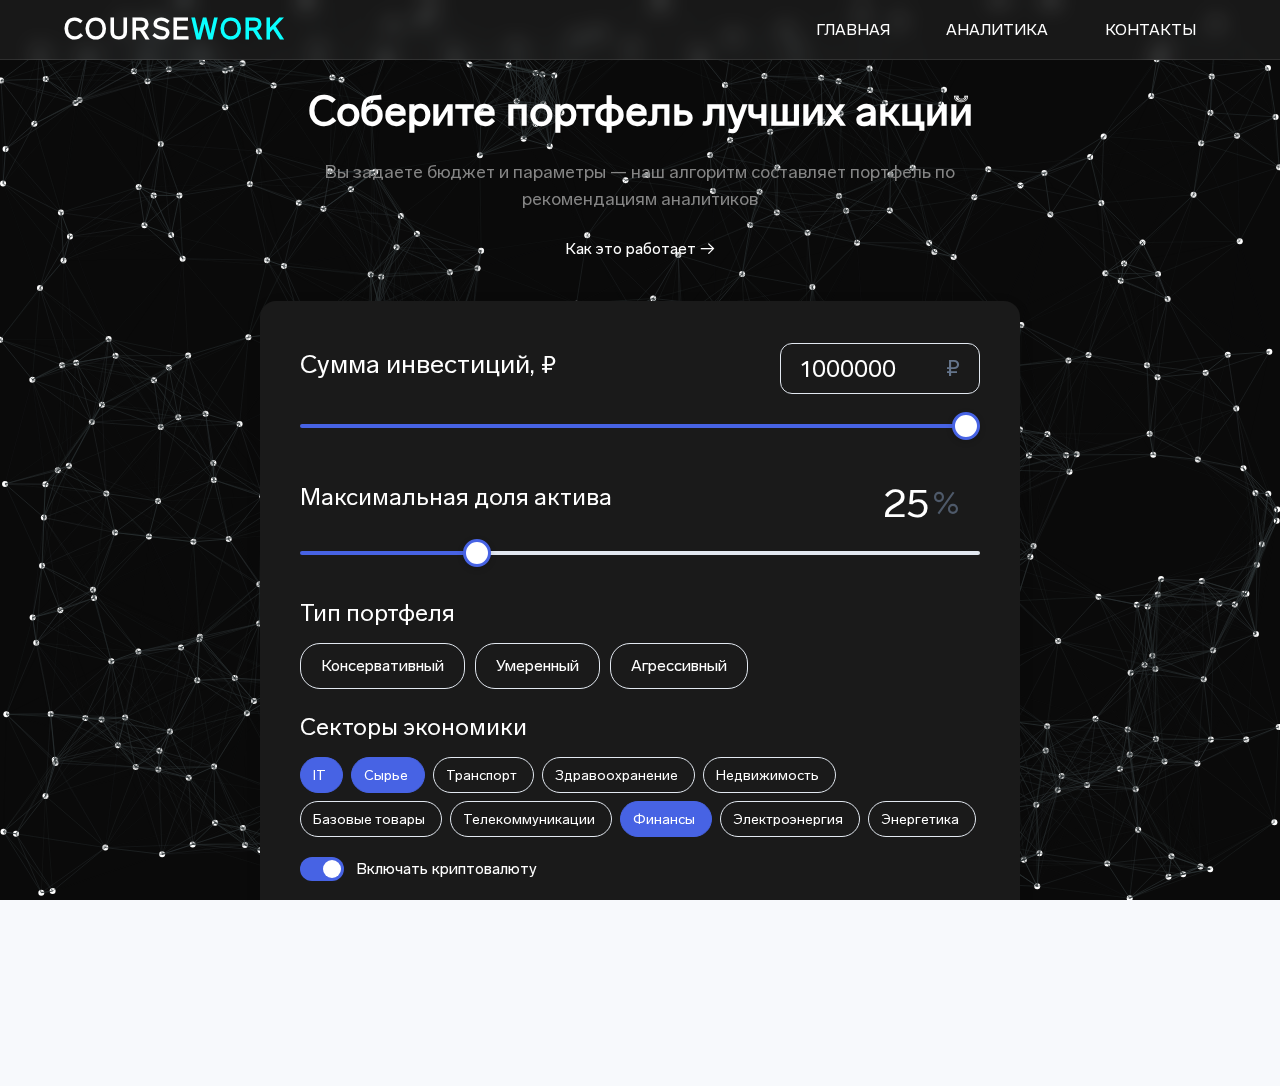
==== templates/portfolio.html @ 814b8168 "First working version of web-site" ====
<!DOCTYPE html>
<html lang="ru">
<head>
    <meta charset="UTF-8">
    <meta name="viewport" content="width=device-width, initial-scale=1.0">
    <title>Portfolio Builder</title>
    <link rel="stylesheet" href="../static/css/style.css">
    <link rel="stylesheet" href="../static/css/portfolio.css">
    <!-- Вместо старой версии -->
</head>
<body>
    <div class="background-overlay"></div>
    <!-- Canvas для частиц на фоне -->
    <canvas id="networkCanvas"></canvas>

    <!-- Прозрачная шапка (nav) -->
    <nav>
        <a href="/" class="logo">Course<span>Work</span></a>
        <div class="nav-buttons">
            <a href="/" class="nav-button">Главная</a>
            <a href="/analytics" class="nav-button">Аналитика</a>
            <a href="#" class="nav-button">Контакты</a>
        </div>
    </nav>

    <div class="portfolio-container">
        <!-- Заголовок -->
        <h1 class="portfolio-title">Соберите портфель лучших акций</h1>
        <p class="portfolio-subtitle">Вы задаете бюджет и параметры — наш алгоритм составляет портфель по рекомендациям аналитиков</p>

        <div class="info-link">
            <a href="#" id="howItWorks">Как это работает →</a>
        </div>

        <!-- Блок параметров -->
        <div class="portfolio-form">
            <!-- Сумма инвестиций -->
            <div class="investment-amount">
                <div class="amount-header">
                    <h3 class="descriptions">Сумма инвестиций, ₽</h3>
                    <div class="amount-input-container">
                        <input type="number" id="investment-amount" class="amount-input" value="100000">
                        <span class="currency-symbol">₽</span>
                    </div>
                </div>
                <div class="range-slider">
                    <input type="range" id="amount-slider" min="1000" max="1000000" value="100000" step="1000">
                </div>
            </div>

            <!-- Максимальная доля актива -->
            <div class="max-share-section">
                <div class="max-share-header">
                    <h3 class="descriptions">Максимальная доля актива</h3>
                    <div class="percentage-container">
                        <input type="number" id="max-share-input" class="percentage-input" value="10" min="0" max="100">
                        <span class="percentage-symbol">%</span>
                    </div>
                </div>
                <div class="range-slider">
                    <input type="range" id="max-share-slider" min="0" max="100" value="10" step="1">
                </div>
            </div>

            <!-- Уровень риска -->
            <div class="risk-selection">
                <h3 class="descriptions">Тип портфеля</h3>
                <div class="risk-tiles">
                    <div class="risk-tile" data-risk="0.5">
                        <span>Консервативный</span>
                    </div>
                    <div class="risk-tile" data-risk="1">
                        <span>Умеренный</span>
                    </div>
                    <div class="risk-tile" data-risk="1.5">
                        <span>Агрессивный</span>
                    </div>
                </div>
            </div>


            <!-- Плитки секторов экономики -->
            <div class="sectors-section">
                <h3 class = descriptions>Секторы экономики</h3>
                <div class="sectors-grid" id="sectors-container">
                    <!-- Секторы будут добавлены через JS -->
                </div>
            </div>

            <!-- Включение криптовалюты -->
            <div class="crypto-option">
                <label class="crypto-toggle">
                    <input type="checkbox" id="include-crypto" checked>
                    <span class="toggle-slider"></span>
                    <span class="toggle-label">Включать криптовалюту</span>
                </label>
            </div>

            <!-- Кнопка генерации портфеля -->
            <button class="generate-btn" id="generate-portfolio">
                <span class="btn-icon">⚙</span>
                Собрать портфель
                <div class="loading-dots" style="display:none;"></div>
            </button>

            <p class="disclaimer">Не является индивидуальной инвестиционной рекомендацией</p>
        </div>

        <!-- Блок результатов (изначально скрытый) -->
        <div class="portfolio-results" style="display: none;"> <!-- style="display: none;" -->
            <!-- Заголовок с подтверждением -->
            <div class="results-header">
                <div class="confirmation-icon">✓</div>
                <h2 class="results-title">Ваш портфель на <span id="total-invested"></span> ₽ собран</h2>
            </div>

            <!-- Прогноз стоимости -->
            <div class="forecast-container">
                <h3 class="forecast-title">Прогноз стоимости портфеля через год</h3>
                <div class="forecast-content">
                    <div class="forecast-value">
                        <span id="forecast-amount"></span> ₽
                    </div>
                    <div class="forecast-percent-container">
                        <span id="forecast-percent"></span>
                    </div>
                </div>
            </div>

            <!-- Таблица активов -->
            <div class="portfolio-composition">
                <div class="composition-header">
                    <h3 class = "composition-name">Состав портфеля</h3>
                    <a href="#" class="details-link">Детали портфеля</a>
                </div>

                <table class="assets-table">
                    <thead>
                        <tr>
                            <th>Компания</th>
                            <th>Цена</th>
                            <th>Кол-во</th>
                            <th>Сумма</th>
                            <th>Рост за год в %</th>
                        </tr>
                    </thead>
                    <tbody id="assets-container">
                        <!-- Активы будут добавлены через JS -->
                    </tbody>
                </table>
            </div>
        </div>
    </div>

    <script src="../static/js/script.js"></script>
    <script src="../static/js/portfolio.js"></script>
    <!-- Добавьте в portfolio.html перед закрывающим тегом body -->
    <div class="loading-overlay">
    <div class="loader">
        <div class="neon-spinner"></div>
        <div class="loading-text">Идет анализ рынка...</div>
        <div class="loading-subtext">Это займет всего несколько секунд</div>
    </div>
    </div>

</body>
</html>
---- static/css/style.css ----
/* -------------------------------
   Базовые сбросы и шрифты
--------------------------------*/
* {
  margin: 0;
  padding: 0;
  box-sizing: border-box;
  font-family: 'MyFont', sans-serif !important;
}

html, body {
  height: 100%;
  color: #fff;         /* Текст по умолчанию */
  overflow-x: hidden;
  font-family: 'MyFont', sans-serif !important;
}

.background-overlay {
    position: fixed;
    top: 0;
    left: 0;
    width: 100%;
    height: 100%;
    background-color: #0a0a0a; /* Ваш тёмный фон */
    z-index: -2; /* Ниже, чем canvas */
}


/* -------------------------------
   Анимированный градиент фона (по желанию)
--------------------------------*/
/*
body {
  background: linear-gradient(135deg, #111 25%, #000 100%);
  background-size: 400% 400%;
  animation: neon-bg 15s ease infinite;
}
@keyframes neon-bg {
  0% {
    background-position: 0% 50%;
  }
  50% {
    background-position: 100% 50%;
  }
  100% {
    background-position: 0% 50%;
  }
}
*/
/* -------------------------------
   Canvas на заднем фоне
--------------------------------*/
#networkCanvas {
  position: fixed;
  top: 0;
  left: 0;
  width: 100%;
  height: 100%;
  z-index: -1;
  pointer-events: none;
}

/* -------------------------------
   Прозрачная шапка (nav)
   со "стеклом" + неоновой обводкой
--------------------------------*/
nav {
  position: fixed;
  top: 0;
  width: 100%;
  height: 60px;
  z-index: 1000;
  backdrop-filter: blur(10px);
  background: rgba(255, 255, 255, 0.06);
  display: flex;
  align-items: center;
  justify-content: space-between;
  padding: 0 5%;
  border-bottom: 1px solid rgba(255,255,255,0.1);
}

/* Логотип со "сплит"-акцентом */
.logo {
  color: #fff;
  font-size: 1.8rem;
  font-weight: 700;
  text-decoration: none;
  letter-spacing: 2px;
  text-transform: uppercase;
  position: relative;
}

.logo span {
  color: #0affff; /* неоновый акцент */
}

/* Кнопки навигации */
.nav-buttons {
  display: flex;
  gap: 1rem;
}

.nav-button {
  color: #fff;
  background: transparent;
  border: 1px solid transparent;
  padding: 0.6rem 1.2rem;
  text-decoration: none; /* если это ссылка */
  cursor: pointer;
  font-weight: 500;
  transition: all 0.3s ease;
  text-transform: uppercase;
}
.nav-button:hover {
  border-color: #0affff;
  color: #0affff;
}

/* -------------------------------
   Hero-секция с глитч-эффектом
--------------------------------*/
.hero-section {
  margin-top: 12rem;
  display: flex;
  flex-direction: column;
  align-items: center;
  justify-content: center;
  text-align: center;
  padding: 2rem;
}

.main-title {
  position: relative;
  font-size: 3rem;
  text-transform: uppercase;
  color: #fff;
  letter-spacing: 3px;
  margin-bottom: 1.5rem;
  animation: glitch-text 2.5s infinite;
}

/* "Глитч" анимация (два смещённых слоя + искажения) */
@keyframes glitch-text {
  0% {
    text-shadow: 0 0 1px #0affff;
  }
  20% {
    text-shadow: 2px 0 3px #0affff;
  }
  40% {
    text-shadow: -2px 0 3px #f60aff;
  }
  60% {
    text-shadow: 2px 2px 3px #f60aff;
  }
  80% {
    text-shadow: -2px -2px 3px #0affff;
  }
  100% {
    text-shadow: 0 0 1px #0affff;
  }
}

.subtitle {
  font-size: 1.2rem;
  color: #b0b0b0;
  margin-bottom: 2rem;
  letter-spacing: 1px;
}

.neon-button {
  text-decoration: none;
  background: none;
  color: #fff;
  border: 2px solid #0affff;
  padding: 0.8rem 1.5rem;
  font-size: 1rem;
  cursor: pointer;
  position: relative;
  overflow: hidden;
  text-transform: uppercase;
  transition: background 0.3s ease;
}
.neon-button:hover {
  background: #0affff;
  color: #000;
}

/* -------------------------------
   Блоки с преимуществами
--------------------------------*/
.features {
  display: grid;
  grid-template-columns: repeat(auto-fit, minmax(280px, 1fr));
  gap: 2rem;
  max-width: 1200px;
  margin: 2rem auto;
  padding: 2rem;
}

/* Карточки */
.feature-card {
  background: rgba(255,255,255, 0.05);
  backdrop-filter: blur(5px);
  border: 1px solid rgba(255,255,255,0.1);
  padding: 2rem;
  text-align: center;
  transition: transform 0.3s ease, box-shadow 0.3s ease;
  position: relative;
  overflow: hidden;
}
.feature-card:hover {
  transform: translateY(-5px);
  box-shadow: 0 0 15px rgba(10, 255, 255, 0.3);
}

/* Иконки внутри карточек */
.feature-card .main-icon {
  width: 60px;
  height: 60px;
  fill: none;
  stroke: #fff;
  stroke-width: 2;
  stroke-linecap: round;
  stroke-linejoin: round;
  margin-bottom: 1rem;
}

/* Заголовок и текст карточки */
.feature-card h3 {
  font-size: 1.1rem;
  margin-bottom: 0.5rem;
  text-transform: uppercase;
  letter-spacing: 1px;
}
.feature-card p {
  font-size: 0.95rem;
  color: #ccc;
  line-height: 1.4;
}

/* Пример: анимации для "иконок" при hover (по желанию) */
.analytics-icon:hover .main-icon {
  stroke: #0affff;
}
.security-icon:hover .main-icon {
  stroke: #ff00ff;
}
.performance-icon:hover .main-icon {
  stroke: #ffdf00;
}

/* Пример: доп. keyframes для каких-то "фоновых" штрихов, если нужно */
.analytics-icon .chart-bg {
  opacity: 0;
  stroke: rgba(0,255,255,0.1);
  animation: drawCharts 2s forwards;
}
@keyframes drawCharts {
  0% { opacity: 0; stroke-dasharray: 50; stroke-dashoffset: 50; }
  100% { opacity: 1; stroke-dashoffset: 0; }
}

/* Можно расширить анимации для остальных иконок */

/* -------------------------------
   Мобильная адаптация (пример)
--------------------------------*/
@media (max-width: 768px) {
  .main-title {
    font-size: 2rem;
  }
  .subtitle {
    font-size: 1rem;
  }
}

/* -------------------------------
   Конец
--------------------------------*/

@font-face {
    font-family: 'MyFont';
    src: url('../fonts/LabGrotesque-Regular.woff') format('woff');
    font-weight: normal;
    font-style: normal;
    font-display: swap; /* Рекомендация: определяет, как шрифт отображается во время загрузки */
}
---- static/css/portfolio.css ----
/* Основные стили */
:root {
    --primary-bg: #f7f9fc;
    --card-bg: #ffffff;
    --primary-text: #ffffff;
    --secondary-text: #64748b;
    --accent-color: #4763e4;
    --accent-hover: #3b51d1;
    --border-color: #e2e8f0;
    --success-color: #10b981;
}

body {
    font-family: 'MyFont', sans-serif;
    background-color: var(--primary-bg);
    color: var(--primary-text);
    line-height: 1.5;
}

.portfolio-container {
    max-width: 800px;
    margin: 80px auto 40px;
    padding: 0 20px;
}

/* Заголовки */
.portfolio-title {
    font-size: 42px;
    font-weight: 800;
    text-align: center;
    color: #ffffff;
    margin-bottom: 16px;
}

.portfolio-subtitle {
    font-size: 18px;
    font-weight: 100;
    text-align: center;
    color: #858585;
    max-width: 760px;
    margin: 0 auto 24px;
}


.info-link {
    text-align: center;
    margin-bottom: 40px;
}

.info-link a {
    color: #ffffff;
    text-decoration: none;
    font-size: 16px;
    font-weight: 500;
}

/* Форма портфеля */
.portfolio-form {
    background-color: #1A1A1A;
    border-radius: 16px;
    padding: 40px;
    box-shadow: 0 4px 20px rgba(0, 0, 0, 0.04);
    margin-bottom: 40px;
}

.portfolio-form h3 {
    font-size: 16px;
    font-weight: 600;
    margin-bottom: 16px;
    color: var(--primary-text);
}

/* Сумма инвестиций */
.investment-amount {
    margin-bottom: 30px;
}

.amount-input-container {
    position: relative;
    margin-bottom: 16px;
}

.amount-input {
    width: 100%;
    font-size: 16px;
    font-weight: 600;
    border: 1px solid var(--border-color);
    border-radius: 12px;
    box-sizing: border-box;
}

.range-slider {
    margin-bottom: 10px;
}

.range-slider input[type=range] {
    width: 100%;
    height: 4px;
    -webkit-appearance: none;
    background: linear-gradient(to right, var(--accent-color) 0%, var(--accent-color) 10%, #e2e8f0 10%, #e2e8f0 100%);
    border-radius: 10px;
    outline: none;
    margin: 10px 0;
}

.range-slider input[type=range]::-webkit-slider-thumb {
    -webkit-appearance: none;
    width: 28px;
    height: 28px;
    background-color: white;
    border: 3px solid var(--accent-color);
    border-radius: 50%;
    cursor: pointer;
    box-shadow: 0 2px 6px rgba(0, 0, 0, 0.15);
}

/* Максимальная доля актива */
.max-share-section {
    margin-bottom: 30px;
    font-family: 'MyFont', sans-serif;
}

.share-slider-container {
    width: 100%;
    position: relative;
}

.share-value {
    text-align: center;
    margin-top: 10px;
    color: var(--secondary-text);
    font-size: 14px;
}

/* Уровень риска */
.risk-slider-section {
    margin-bottom: 30px;
    font-family: 'MyFont', sans-serif;
}

.risk-slider-container {
    width: 100%;
}

.risk-labels {
    display: flex;
    justify-content: space-between;
    margin-top: 10px;
    color: var(--secondary-text);
    font-size: 14px;
}

/* Заголовки параметров */
.portfolio-form h3.descriptions {
    font-family: 'MyFont', sans-serif;
    font-weight: 500; /* Меньшая жирность */
    font-size: 24px; /* Увеличенный размер */
    margin-bottom: 12px;
    color: var(--primary-text);
}
/* Секторы экономики */
.sectors-grid {
    display: flex;
    flex-wrap: wrap;
    gap: 8px;
}

.sectors-section {
    margin-bottom: 20px;
}

.sector-tile {
    display: inline-flex; /* Ширина по содержимому */
    flex-direction: row;
    align-items: center;
    padding: 6px 12px;
    border: 1px solid var(--border-color);
    border-radius: 20px; /* Скругление как у чипсов */
    cursor: pointer;
    transition: all 0.2s ease;
    height: 36px; /* Фиксированная высота */
}

.sector-tile img {
    width: 20px;
    height: 20px;
    margin-right: 8px;
    flex-shrink: 0; /* Запрещаем уменьшение иконки */
}

.sector-tile span {
    font-size: 14px;
    white-space: nowrap; /* Запрещаем перенос текста */
    padding-right: 4px;
}

/* Для выбранного состояния */
.sector-tile.selected {
    padding: 6px 12px; /* Сохраняем размеры */
    /* Остальные стили selected */
    background-color: var(--accent-color);
    color: white;
    border-color: var(--accent-color);
}

.sector-tile.selected span {
    color: white;
}

/* Переключатель криптовалюты */
.crypto-option {
    margin-bottom: 30px;
}

.crypto-toggle {
    display: flex;
    align-items: center;
    cursor: pointer;
}

.crypto-toggle input {
    position: absolute;
    opacity: 0;
    width: 0;
    height: 0;
}

.toggle-slider {
    position: relative;
    display: inline-block;
    width: 44px;
    height: 24px;
    background-color: #e2e8f0;
    border-radius: 12px;
    margin-right: 12px;
    transition: background-color 0.3s;
}

.toggle-slider:before {
    position: absolute;
    content: "";
    height: 18px;
    width: 18px;
    left: 3px;
    bottom: 3px;
    background-color: white;
    border-radius: 50%;
    transition: 0.3s;
}

input:checked + .toggle-slider {
    background-color: var(--accent-color);
}

input:checked + .toggle-slider:before {
    transform: translateX(20px);
}

.toggle-label {
    font-size: 16px;
    color: var(--primary-text);
}

/* Кнопка генерации */
.generate-btn {
    display: flex;
    align-items: center;
    justify-content: center;
    width: 100%;
    padding: 16px;
    background-color: var(--accent-color);
    color: white;
    font-size: 16px;
    font-weight: 600;
    border: none;
    border-radius: 12px;
    cursor: pointer;
    transition: background-color 0.2s;
    margin-bottom: 20px;
}

.generate-btn:hover {
    background-color: var(--accent-hover);
}

.btn-icon {
    margin-right: 10px;
    font-size: 18px;
}

.disclaimer {
    text-align: center;
    font-size: 14px;
    color: var(--secondary-text);
    margin: 0;
}

/* Результаты портфеля */
.portfolio-results {
    background-color: #1A1A1A;
    border-radius: 16px;
    padding: 40px;
    box-shadow: 0 4px 20px rgba(0, 0, 0, 0.04);
}

.confirmation-icon {
    width: 64px;
    height: 64px;
    border-radius: 50%;
    background-color: rgba(16, 185, 129, 0.1);
    color: var(--success-color);
    font-size: 32px;
    display: flex;
    align-items: center;
    justify-content: center;
    margin: 0 auto 24px;
}

.results-title {
    font-size: 30px;
    font-weight: 500;
    text-align: center;
    margin: 0;
    line-height: 1.3;
}

/* Прогноз стоимости */
.forecast-container {
    background-color: #f8fafc;
    border-radius: 12px;
    padding: 24px;
    margin: 40px 0;
}

.forecast-title {
    font-size: 18px;
    font-weight: 500;
    color: var(--secondary-text);
    margin-top: 0;
    margin-bottom: 16px;
}

.forecast-value {
    font-size: 32px;
    font-weight: 800;
    margin-bottom: 16px;
}

.forecast-percent {
    color: var(--success-color);
    font-size: 24px;
}

.analyst-info {
    display: flex;
    justify-content: space-between;
    color: var(--secondary-text);
    font-size: 14px;
}

/* Таблица активов */
.composition-header {
    display: flex;
    justify-content: space-between;
    align-items: center;
    margin-bottom: 20px;
}

.composition-header h3 {
    font-size: 18px;
    font-weight: 500;
    margin: 0;
}

.details-link {
    color: var(--accent-color);
    text-decoration: none;
    font-size: 14px;
    font-weight: 500;
}

.assets-table {
    width: 100%;
    border-collapse: separate; /* Изменено с collapse на separate */
    border-spacing: 0;
    border: 2px solid #ffffff; /* Увеличена толщина */
    border-radius: 12px;
    overflow: hidden;
    background: #1A1A1A;
}

.assets-table th:last-child,
.assets-table td:last-child {
    border-right: none;
}

.assets-table tr:last-child td {
    border-bottom: none;
}

.assets-table thead {
    background-color: #1A1A1A;
}

.assets-table th {
    text-align: left;
    padding: 16px;
    font-weight: 400;
    color: #606060;
    font-size: 14px;
    border-bottom: 1px solid #ffffff;
}

.assets-table td {
    padding: 16px;
    border-top: 1px solid var(--border-color);
}

.company-info {
    display: flex;
    align-items: center;
}

.company-logo {
    width: 40px;
    height: 40px;
    border-radius: 8px;
    overflow: hidden;
    background-color: #f1f5f9;
    margin-right: 12px;
    display: flex;
    align-items: center;
    justify-content: center;
}

.company-logo img {
    width: 100%;
    height: 100%;
    object-fit: cover;
}

.company-name {
    display: flex;
    flex-direction: column;
}

.ticker {
    font-weight: 400;
    font-family: 'MyFont', sans-serif;
    font-size: 16px;
}

.full-name {
    font-size: 14px;
    color: var(--secondary-text);
}

/* Новые стили */
.amount-header {
    display: flex;
    align-items: center;
    height: 70px;
    justify-content: space-between; /* Растягиваем элементы по ширине */
    margin-bottom: 0;
}

/* Исправь эти блоки в portfolio.css */

.amount-input-container {
    position: relative;
    width: 200px;
    margin-left: 20px;
}

.amount-input {
    width: 100%;
    padding: 10px 50px 10px 20px; /* Увеличил левый padding */
    font-size: 24px;
    text-align: left !important; /* Принудительное выравнивание влево */
    border: 1px solid var(--border-color);
    background: transparent;
    font-family: 'MyFont', sans-serif;
    font-weight: 300;
    color: var(--primary-text); /* Используй переменную цвета */
}

.currency-symbol {
    position: absolute;
    right: 20px; /* Сместил символ правее */
    top: 50%;
    transform: translateY(-50%);
    font-size: 24px;
    color: var(--secondary-text);
}

/* Для слайдера суммы добавь */
.investment-amount .range-slider input[type=range] {
    margin-left: 0; /* Убедись, что слайдер не смещен */
}

.amount-header h3.descriptions {
    margin-top: 20px;
    height: 70px;
    font-weight: 500;
    font-size: 26px;
    flex-shrink: 0;
}

/* Убираем стрелки для всех браузеров */
input[type="number"]::-webkit-outer-spin-button,
input[type="number"]::-webkit-inner-spin-button {
    -webkit-appearance: none;
    margin: 0;
}

input[type="number"] {
    -moz-appearance: textfield; /* Firefox */
    appearance: textfield; /* Стандарт */
}

/* Для современных браузеров */
input[type="number"]::-webkit-search-cancel-button {
    display: none;
}

/* Стили для максимальной доли актива */
.max-share-header {
    display: flex;
    align-items: center;
    justify-content: space-between;
    height: 70px;
    margin-bottom: 0;
}

.percentage-container {
    position: relative;
    width: 200px;
    margin-left: 20px;
}

.percentage-input {
    width: 100%;
    padding: 10px 50px 10px 20px;
    font-size: 40px;
    text-align: right;
    border: none !important;
    background: transparent;
    font-family: 'MyFont', sans-serif;
    color: #ffffff;
    font-weight: 500;
}

.percentage-symbol {
    position: absolute;
    right: 20px;
    top: 50%;
    transform: translateY(-50%);
    font-size: 32px; /* Больший размер шрифта */
    font-family: 'MyFont', sans-serif;
    color: var(--secondary-text);
    pointer-events: none;
    opacity: 0.7;
}

/* Убираем рамку для этого поля */
.percentage-input:focus {
    outline: none;
    box-shadow: none;
}

.range-slider input[type=range] {
    width: 100%;
    height: 4px;
    -webkit-appearance: none;
    background: linear-gradient(to right, var(--accent-color) 0%, var(--accent-color) 10%, #e2e8f0 10%, #e2e8f0 100%);
    border-radius: 10px;
    outline: none;
    margin: 10px 0;
}

.range-slider input[type=range]::-webkit-slider-thumb {
    -webkit-appearance: none;
    width: 28px;
    height: 28px;
    background-color: white;
    border: 3px solid var(--accent-color);
    border-radius: 50%;
    cursor: pointer;
    box-shadow: 0 2px 6px rgba(0, 0, 0, 0.15);
}
.risk-selection {
    margin-bottom: 20px;
}

.risk-tiles {
    display: flex;
    gap: 10px;
}

.risk-tile {
    padding: 10px 20px;
    border: 1px solid var(--border-color);
    border-radius: 20px;
    cursor: pointer;
    transition: all 0.2s ease;
    text-align: center;
}

.risk-tile.selected {
    background-color: var(--accent-color);
    color: white;
    border-color: var(--accent-color);
}

.api-error-notification {
    position: fixed;
    bottom: 20px;
    right: 20px;
    padding: 15px 25px;
    background: #ff4444;
    color: white;
    border-radius: 8px;
    display: flex;
    align-items: center;
    gap: 10px;
    box-shadow: 0 4px 6px rgba(0, 0, 0, 0.1);
    animation: slideIn 0.3s ease-out;
}

@keyframes slideIn {
    from { transform: translateX(100%); }
    to { transform: translateX(0); }
}

.portfolio-forecast {
    background: #1A1A1A;
    border-radius: 12px;
    padding: 20px;
    margin-bottom: 30px;
    box-shadow: 0 2px 10px rgba(0,0,0,0.05);
}

.forecast-container {
    background: rgba(255, 255, 255, 0.05);
    border-radius: 12px;
    padding: 24px;
    margin: 30px 0;
}

.forecast-title {
    color: #858585;
    font-size: 18px;
    margin-bottom: 16px;
}

.forecast-content {
    display: flex;
    justify-content: space-between;
    align-items: center;
}

.forecast-value {
    font-size: 32px;
    font-weight: 600;
    color: #fff;
}

.forecast-percent-container {
    background: rgba(16, 185, 129, 0.15);
    border-radius: 8px;
    padding: 8px 16px;
    display: flex;
    align-items: center;
}

#forecast-percent {
    color: #10b981;
    font-size: 24px;
    font-weight: 500;
}
.asset-name {
    font-size: 14px;
    color: #858585;
}

.asset-forecast {
    display: flex;
    align-items: center;
    gap: 8px;
    padding: 6px 12px;
    border-radius: 6px;
    font-size: 0.9em;
}

.asset-forecast.positive {
    background: #e6f4ea;
    color: #0a9663;
}

.asset-forecast.negative {
    background: #fee2e2;
    color: #dc2626;
}

.forecast-price {
    margin-left: auto;
    font-weight: 500;
}

.forecast-cell {
    width: 200px;
    max-width: 200px;
}


.asset-header {
    display: flex;
    align-items: center;
    gap: 12px;
}

.crypto-logo {
    width: 40px;
    height: 40px;
    border-radius: 50%;
    background: #f7931a;
    display: flex;
    align-items: center;
    justify-content: center;
    color: white;
    font-weight: bold;
}

.price-comparison {
    margin-top: 8px;
    font-size: 0.9em;
    display: flex;
    gap: 8px;
}

.forecast-price {
    color: #10b981;
}

.forecast-badge {
    padding: 6px 12px;
    border-radius: 20px;
    display: inline-flex;
    align-items: center;
    gap: 6px;
    font-size: 0.9em;
}

.forecast-badge.up {
    background: #e6f4ea;
    color: #10b981;
}

.forecast-badge.down {
    background: #fee2e2;
    color: #ef4444;
}

.total-invested {
    font-weight: 200;
}


@font-face {
    font-family: 'MyFont';
    src: url('../fonts/LabGrotesque-Regular.woff2') format('woff');
    font-weight: normal;
    font-style: normal;
    font-display: swap; /* Рекомендация: определяет, как шрифт отображается во время загрузки */
}

/* Основной оверлей */
.loading-overlay {
    position: fixed;
    top: 0;
    left: 0;
    width: 100%;
    height: 100%;
    background: rgba(0, 0, 0, 0.9);
    display: none;
    justify-content: center;
    align-items: center;
    z-index: 9999;
    backdrop-filter: blur(10px);
    opacity: 0;
    transition: opacity 0.3s ease;
}

/* Видимое состояние */
.loading-overlay.active {
    opacity: 1;
    display: flex;
}

/* Контейнер загрузчика */
.loader {
    text-align: center;
    transform: translateY(-50px);
}

/* Неоновый спиннер */
.neon-spinner {
    width: 80px;
    height: 80px;
    border: 4px solid #4763e4;
    border-top-color: transparent;
    border-radius: 50%;
    margin: 0 auto 25px;
    position: relative;
    animation: spin 1.5s linear infinite;
    box-shadow: 0 0 25px rgba(71, 99, 228, 0.4);
}

/* Текст загрузки */
.loading-text {
    color: #fff;
    font-size: 1.4em;
    letter-spacing: 2px;
    text-transform: uppercase;
    margin-bottom: 10px;
    animation: textGlow 2s ease-in-out infinite;
}

/* Дополнительный текст */
.loading-subtext {
    color: rgba(255, 255, 255, 0.7);
    font-size: 0.9em;
}

/* Анимации */
@keyframes spin {
    to { transform: rotate(360deg); }
}

@keyframes textGlow {
    0%, 100% { text-shadow: 0 0 10px rgba(255, 255, 255, 0.3); }
    50% { text-shadow: 0 0 20px rgba(255, 255, 255, 0.6); }
}

/* Блюр для фона */
body.loading-active {
    overflow: hidden;
}

body.loading-active main {
    filter: blur(5px);
    transition: filter 0.3s ease;
}
.particles-container {
  position: fixed;
  top: 0;
  left: 0;
  width: 100%;
  height: 100%;
  pointer-events: none;
  z-index: 9999;
}

.confetti {
  position: absolute;
  width: 8px;
  height: 8px;
  background: #4763e4;
  border-radius: 1px;
  animation: confetti-fall 2s linear forwards;
}

@keyframes confetti-fall {
  0% {
    transform: translateY(-100vh) rotate(0deg);
    opacity: 1;
  }
  100% {
    transform: translateY(100vh) rotate(360deg);
    opacity: 0;
  }
}

.neon-pulse {
  animation: neonPulse 1s ease-out;
}

@keyframes neonPulse {
  0% {
    filter: drop-shadow(0 0 5px #10b981);
  }
  100% {
    filter: drop-shadow(0 0 20px #10b98199);
  }
}

.completion-animation {
    display: none; /* Скрыто по умолчанию */
    position: fixed;
    top: 0;
    left: 0;
    width: 100%;
    height: 100%;
    background: rgba(0, 0, 0, 0.8);
    z-index: 9999;
    justify-content: center;
    align-items: center;
}

.animation-content {
    text-align: center;
    color: #fff;
    animation: scaleUp 0.5s ease-out forwards;
}

.animation-content h2 {
    font-size: 2em;
    margin-bottom: 10px;
}

.animation-content p {
    font-size: 1.2em;
    margin-bottom: 20px;
}

.continue-btn {
    padding: 10px 20px;
    background-color: #4763e4;
    color: #fff;
    border: none;
    border-radius: 5px;
    cursor: pointer;
}

.continue-btn:hover {
    background-color: #3b51d1;
}

/* Анимация масштабирования */
@keyframes scaleUp {
    from {
        transform: scale(0.8);
        opacity: 0;
    }
    to {
        transform: scale(1);
        opacity: 1;
    }
}
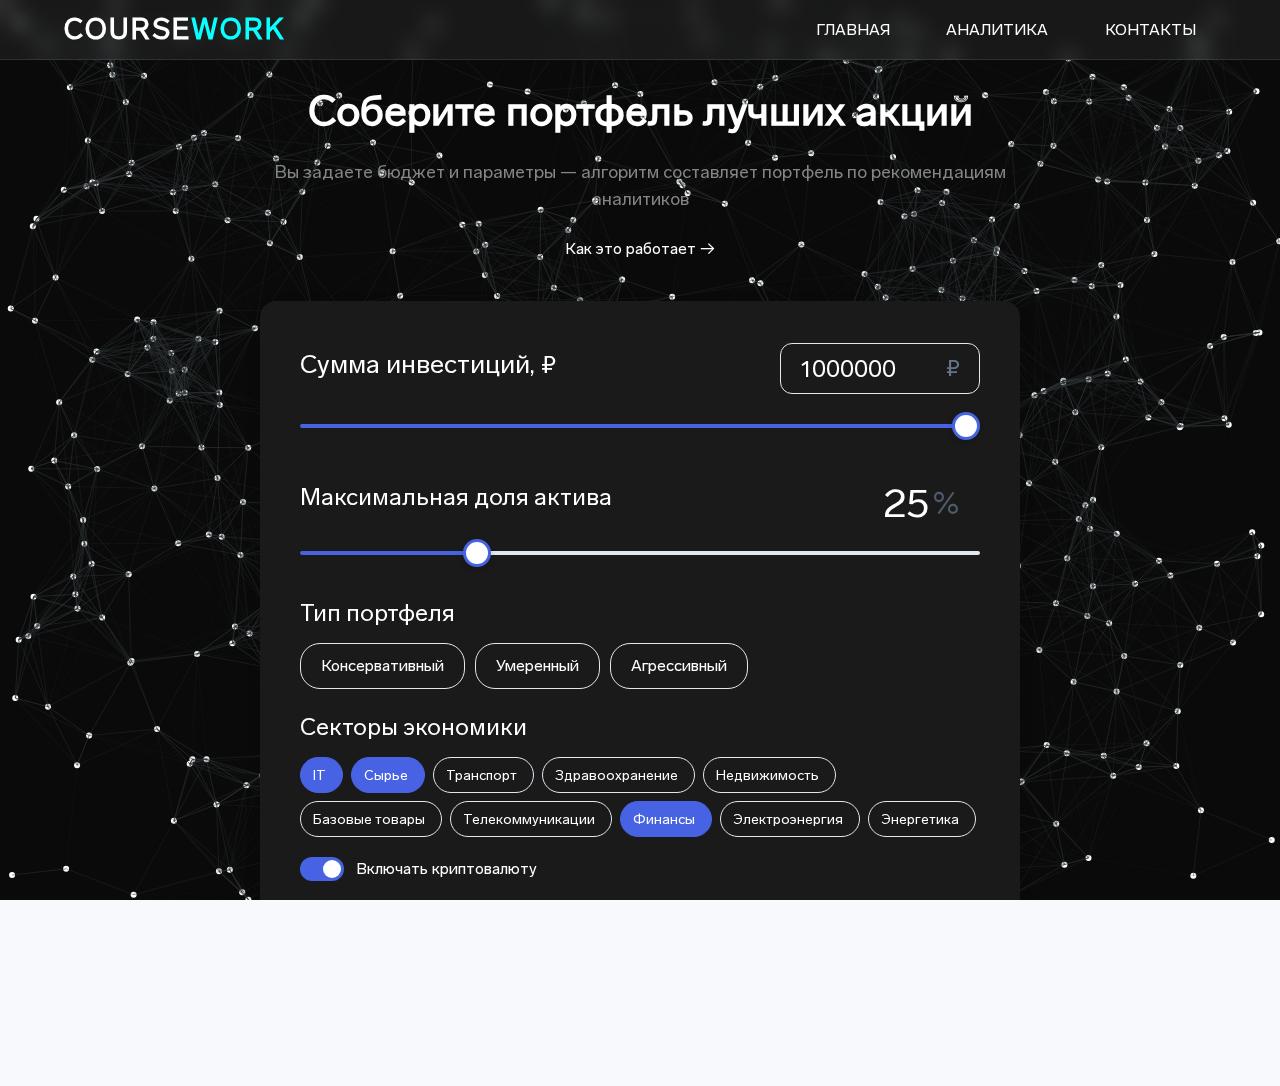
==== commit 7293746a: "Fixed html labels" ====
--- a/templates/portfolio.html
+++ b/templates/portfolio.html
@@ -26,7 +26,7 @@
     <div class="portfolio-container">
         <!-- Заголовок -->
         <h1 class="portfolio-title">Соберите портфель лучших акций</h1>
-        <p class="portfolio-subtitle">Вы задаете бюджет и параметры — наш алгоритм составляет портфель по рекомендациям аналитиков</p>
+        <p class="portfolio-subtitle">Вы задаете бюджет и параметры — алгоритм составляет портфель по рекомендациям аналитиков</p>
 
         <div class="info-link">
             <a href="#" id="howItWorks">Как это работает →</a>
